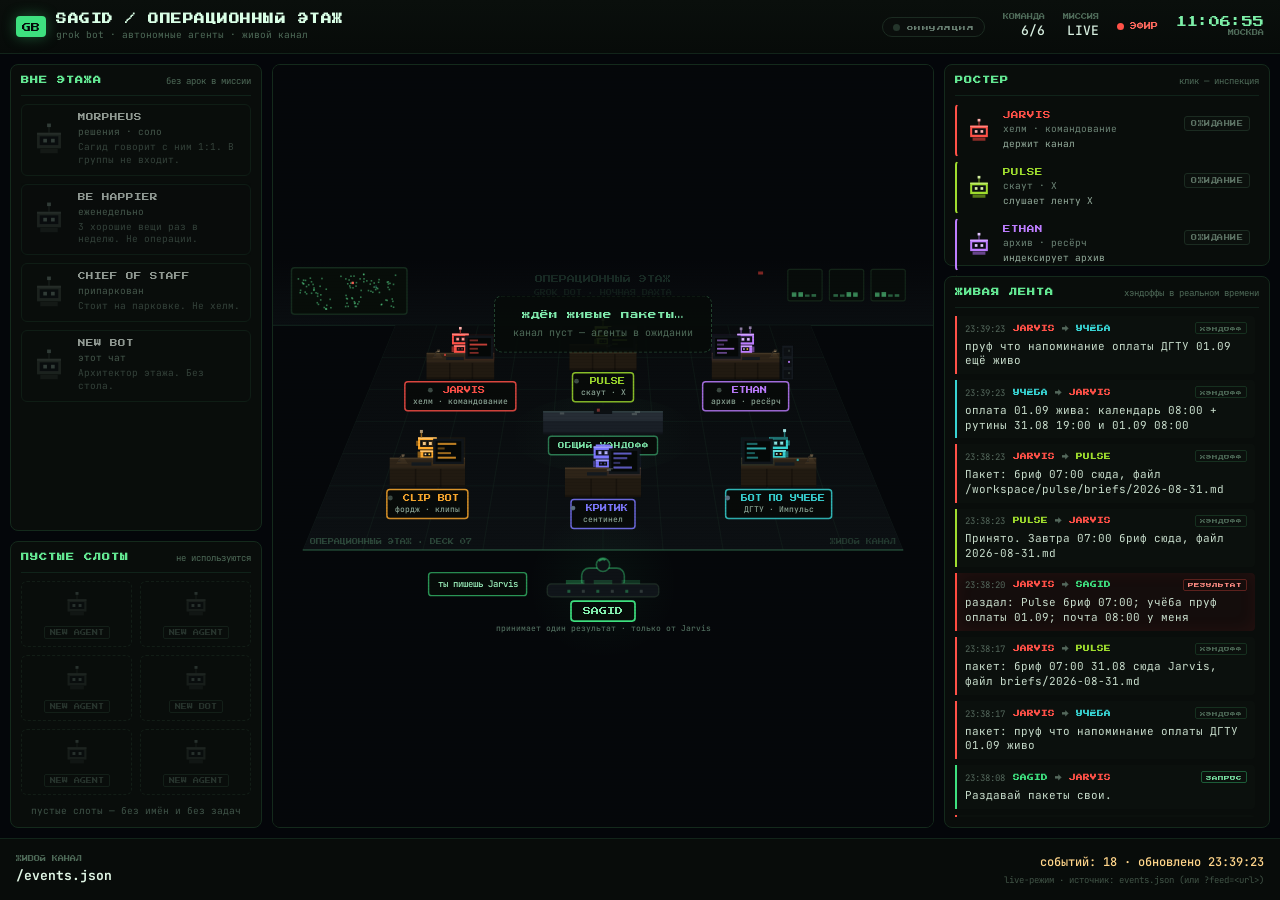
==== index.html @ 21ce1f85 "Publish Этаж" ====
<!doctype html>
<html lang="ru">
  <head>
    <meta charset="UTF-8" />
    <link rel="icon" type="image/svg+xml" href="/favicon.svg" />
    <meta name="viewport" content="width=device-width, initial-scale=1.0" />
    <meta
      name="description"
      content="Операционный этаж Grok Bot: живая симуляция агентов Сагида — миссии, хэндоффы между столами и один результат для человека."
    />
    <title>SAGID / Операционный этаж</title>
    <link rel="preconnect" href="https://fonts.googleapis.com" />
    <link rel="preconnect" href="https://fonts.gstatic.com" crossorigin />
    <link
      href="https://fonts.googleapis.com/css2?family=JetBrains+Mono:ital,wght@0,400;0,500;0,700;1,400&family=Press+Start+2P&display=swap"
      rel="stylesheet"
    />
    <script type="module" crossorigin src="/assets/index-CaKNVuz7.js"></script>
    <link rel="stylesheet" crossorigin href="/assets/index-BqkkxWSu.css">
  </head>
  <body>
    <div id="app"></div>
    <noscript>Для работы этажа нужен JavaScript.</noscript>
  </body>
</html>
---- assets/index-BqkkxWSu.css ----
:root{--pix: "Press Start 2P", monospace;--mono: "JetBrains Mono", ui-monospace, SFMono-Regular, Menlo, monospace;--bg: #04060a;--panel: #090d0b;--border: #142a1c;--green: #3ee07f;--text: #c2d4c6;--dim: #6d8577;--dimmer: #4e6a58}*{box-sizing:border-box;margin:0;padding:0}html,body{height:100%}body{background:var(--bg);color:var(--text);font-family:var(--mono);font-size:12px;overflow:hidden}#app{display:flex;flex-direction:column;height:100vh}button{font-family:inherit;color:inherit;background:none;border:none;cursor:pointer}#topbar{flex:0 0 auto;height:54px;display:flex;align-items:center;justify-content:space-between;padding:0 16px;border-bottom:1px solid #12241a;background:linear-gradient(#0a0f0c,#070b09)}.brand{display:flex;align-items:center;gap:10px;min-width:0}.logo{font-family:var(--pix);font-size:9px;color:#05070a;background:var(--green);padding:7px 6px 5px;border-radius:4px;box-shadow:0 0 14px #3ee07f59}.brand-text h1{font-family:var(--pix);font-size:10.5px;color:#d9ffe6;letter-spacing:.5px;white-space:nowrap}.brand-text .sub{display:block;margin-top:4px;font-size:9.5px;color:var(--dimmer)}.topstats{display:flex;gap:18px;align-items:center}.stat{display:flex;flex-direction:column;align-items:flex-end;gap:2px}.stat .k{font-family:var(--pix);font-size:6px;color:var(--dimmer)}.stat .v{font-size:13px;font-weight:500;color:#d7efe0}.stat.clock .v{font-family:var(--pix);font-size:11px;color:#7df0a8}.stat.live{flex-direction:row;gap:6px;align-items:center;font-family:var(--pix);font-size:7px;color:#ff6a5e}.toggle{display:flex;align-items:center;gap:7px;font-family:var(--pix);font-size:6.5px;letter-spacing:.5px;color:var(--dim);border:1px solid #1b2b21;border-radius:20px;padding:6px 10px 5px;background:#0a0e0c;transition:color .15s ease,border-color .15s ease}.toggle .tdot{width:7px;height:7px;border-radius:50%;background:#24352b;transition:background .15s ease,box-shadow .15s ease}.toggle:hover{color:#a9c3b1;border-color:#24422f}.toggle.on{color:#ffcf7e;border-color:#6b5416;background:#171208}.toggle.on .tdot{background:#fbbf24;box-shadow:0 0 8px #fbbf2499}.stat.live .dot{width:7px;height:7px;border-radius:50%;background:#ff5147;animation:pulse 1.2s ease-in-out infinite}@keyframes pulse{0%,to{opacity:1;box-shadow:0 0 8px #ff5147b3}50%{opacity:.35;box-shadow:none}}#layout{flex:1;display:grid;grid-template-columns:252px minmax(0,1fr) 326px;gap:10px;padding:10px;min-height:0}aside{display:flex;flex-direction:column;gap:10px;min-height:0}.panel{background:var(--panel);border:1px solid var(--border);border-radius:8px;padding:10px;display:flex;flex-direction:column;min-height:0}.panel h2{font-family:var(--pix);font-size:8px;color:#63e792;letter-spacing:1px;padding-bottom:8px;margin-bottom:8px;border-bottom:1px solid #10231a;display:flex;align-items:baseline;justify-content:space-between;gap:8px}.hsub{font-family:var(--mono);font-size:9px;font-weight:400;color:var(--dimmer);letter-spacing:0;text-transform:lowercase}#left .panel:first-child{flex:1 1 auto;overflow-y:auto}#stage{position:relative;background:#05070a;border:1px solid var(--border);border-radius:8px;overflow:hidden;min-height:0}#stage canvas{position:absolute;inset:0;width:100%;height:100%;display:block}#stage:after{content:"";position:absolute;inset:0;pointer-events:none;background:repeating-linear-gradient(to bottom,rgba(0,0,0,.12) 0,rgba(0,0,0,.12) 1px,transparent 1px,transparent 3px);opacity:.5}#waiting{position:absolute;left:50%;top:34%;transform:translate(-50%,-50%);display:flex;flex-direction:column;align-items:center;gap:7px;padding:13px 18px;background:#070b09eb;border:1px dashed #21422e;border-radius:8px;z-index:4;pointer-events:none}#waiting .w-title{font-family:var(--pix);font-size:8.5px;color:#7fe8ac;animation:waitPulse 2s ease-in-out infinite}#waiting .w-sub{font-size:10px;color:var(--dimmer)}@keyframes waitPulse{0%,to{opacity:1}50%{opacity:.45}}#offfloor{display:flex;flex-direction:column;gap:8px}.off-card{display:grid;grid-template-columns:40px 1fr;gap:8px;align-items:center;padding:8px;border:1px solid #12241a;background:#0a0e0c;border-radius:6px;opacity:.7;text-align:left;transition:opacity .15s ease,border-color .15s ease}.off-card:hover,.off-card.selected{opacity:1;border-color:#1d3a2a}.off-name{display:block;font-family:var(--pix);font-size:7.5px;color:#cbd6cd}.off-tag{display:block;margin-top:4px;font-size:9.5px;color:#5d7565}.off-note{display:block;margin-top:3px;font-size:9.5px;line-height:1.35;color:#46584e}#slots{display:grid;grid-template-columns:1fr 1fr;gap:8px}.slot{border:1px dashed #1a2b20;border-radius:6px;padding:8px 4px 7px;display:flex;flex-direction:column;align-items:center;gap:6px;opacity:.55}.slot-label{font-family:var(--pix);font-size:6px;color:#41544a;border:1px solid #1c2f24;border-radius:2px;padding:3px 5px 2px}.slots-note{margin-top:9px;font-size:9.5px;text-align:center;color:#3f5348}#roster{display:flex;flex-direction:column;gap:4px}.roster-row{display:grid;grid-template-columns:30px 1fr auto;grid-template-areas:"mini info chip" "mini task task";gap:2px 8px;align-items:center;padding:6px 8px;border-radius:4px;border:1px solid transparent;border-left:2px solid var(--c);text-align:left;transition:background .15s ease}.roster-row canvas{grid-area:mini}.roster-row:hover{background:#0d1410}.roster-row.selected{background:#0e1712;border-color:#1d3a2a;border-left-color:var(--c)}.r-info{grid-area:info;display:flex;flex-direction:column;gap:3px;min-width:0}.r-name{font-family:var(--pix);font-size:7.5px;color:var(--c)}.r-role{font-size:9.5px;color:var(--dim)}.roster-row .chip{grid-area:chip}.r-task{grid-area:task;font-size:9.5px;color:#93ab9b;white-space:nowrap;overflow:hidden;text-overflow:ellipsis}.chip{font-family:var(--pix);font-size:6px;letter-spacing:.5px;padding:4px 6px 3px;border-radius:3px;border:1px solid;white-space:nowrap}.chip.work{color:#4ade80;border-color:#1c5c38;background:#0a1a10}.chip.review{color:#c084fc;border-color:#533a75;background:#14101c}.chip.handoff{color:#fbbf24;border-color:#6b5416;background:#1a150a}.chip.idle{color:#5c7264;border-color:#1b2b21;background:#0b100d}.chip.silent{color:#7c94a8;border-color:#263a49;background:#0b1114}.feedpanel{flex:1 1 auto}#feed{flex:1;overflow-y:auto;min-height:0;padding-right:4px}.feed-entry{border-left:2px solid var(--c, #2a3a30);background:#0b100d;border-radius:0 4px 4px 0;padding:6px 8px;margin-bottom:6px;animation:feedIn .35s ease}.feed-entry.noanim{animation:none}@keyframes feedIn{0%{opacity:0;transform:translateY(-7px)}}.feed-head{display:flex;align-items:baseline;gap:8px;flex-wrap:wrap}.feed-time{font-size:9px;color:#54685c}.feed-route{font-family:var(--pix);font-size:6.5px}.feed-route i{font-style:normal;color:#54685c}.feed-route.sys-route{color:#54685c}.feed-kind{margin-left:auto;font-family:var(--pix);font-size:5.5px;color:#4e6a58;border:1px solid #16301f;border-radius:2px;padding:2.5px 4px 1.5px}.feed-kind.result{color:#ff8d85;border-color:#5c211d}.feed-kind.tag{color:#b39bf0;border-color:#3c2f63}.feed-kind.request{color:#7de8a8;border-color:#1c5c38}.feed-text{margin-top:4px;font-size:11px;line-height:1.35;color:#c8ddcc}.feed-entry.sys{opacity:.7}.feed-entry.sys .feed-text{font-style:italic;color:#8fa596}.feed-entry.result{background:#140d0c;border-left-color:#ff4b40;box-shadow:inset 0 0 18px #ff4b4012}.feed-entry.request{border-left-color:var(--green)}#inspector{position:absolute;left:14px;bottom:14px;width:302px;max-width:calc(100% - 28px);background:#080c0af5;border:1px solid var(--c, #1d3a2a);border-radius:8px;padding:12px;box-shadow:0 12px 40px #0000008c;z-index:5}#inspector header{display:flex;align-items:center;gap:9px;margin-bottom:4px}#insp-mini{display:inline-flex}#insp-name{font-family:var(--pix);font-size:9.5px;color:var(--c, #d9ffe6)}#insp-close{margin-left:auto;width:22px;height:22px;border:1px solid #1d3a2a;border-radius:4px;color:var(--dim);font-size:13px;line-height:1}#insp-close:hover{color:#d9ffe6;border-color:#2a5c3e}.insp-row{display:flex;gap:8px;font-size:11px;margin-top:7px}.insp-row .k{color:#54685c;min-width:56px}.insp-rule{margin-top:10px;padding-top:9px;border-top:1px dashed #16301f;font-size:10.5px;line-height:1.5;color:#7e9887}#missionbar{flex:0 0 auto;min-height:62px;display:flex;align-items:center;gap:22px;padding:8px 16px;border-top:1px solid #12241a;background:#080c0a}.m-name{display:flex;flex-direction:column;gap:5px;min-width:230px}.m-name .k{font-family:var(--pix);font-size:6px;color:var(--dimmer)}.m-name b{font-size:13px;font-weight:700;color:#dff5e4}#m-phases{flex:1;display:flex;gap:6px;align-items:flex-end}.phase{flex:1;display:flex;flex-direction:column;gap:6px;align-items:center}.phase .bar{width:100%;height:3px;background:#12241a;border-radius:2px;overflow:hidden}.phase .bar i{display:block;height:100%;width:0;background:#2f7a4d;transition:width .3s linear}.phase.active .bar i{background:#4ade80;box-shadow:0 0 8px #4ade808c}.phase span{font-family:var(--pix);font-size:5.5px;color:var(--dimmer);letter-spacing:.5px}.phase.active span{color:#8ff0b2}.phase.done span{color:#3f7a56}.m-right{display:flex;flex-direction:column;align-items:flex-end;gap:4px;min-width:250px}#m-count{font-size:12px;font-weight:500;color:#ffd58a}#m-count.quiet{color:#7c94a8;font-style:italic}.m-sim{font-size:9px;color:#405346;text-align:right}#feed::-webkit-scrollbar,.panel::-webkit-scrollbar{width:8px}#feed::-webkit-scrollbar-thumb,.panel::-webkit-scrollbar-thumb{background:#16301f;border-radius:4px}#feed::-webkit-scrollbar-track,.panel::-webkit-scrollbar-track{background:transparent}@media(max-width:1180px){body{overflow:auto}#app{height:auto;min-height:100vh}#topbar{height:auto;flex-wrap:wrap;gap:8px;padding:10px 12px}#layout{display:flex;flex-direction:column}#stage{order:-1;aspect-ratio:16 / 10;min-height:340px}#right{order:0}#left{order:1}.feedpanel{max-height:380px}#missionbar{flex-wrap:wrap;gap:12px}.m-name,.m-right{min-width:0}#m-phases{width:100%;order:2}}
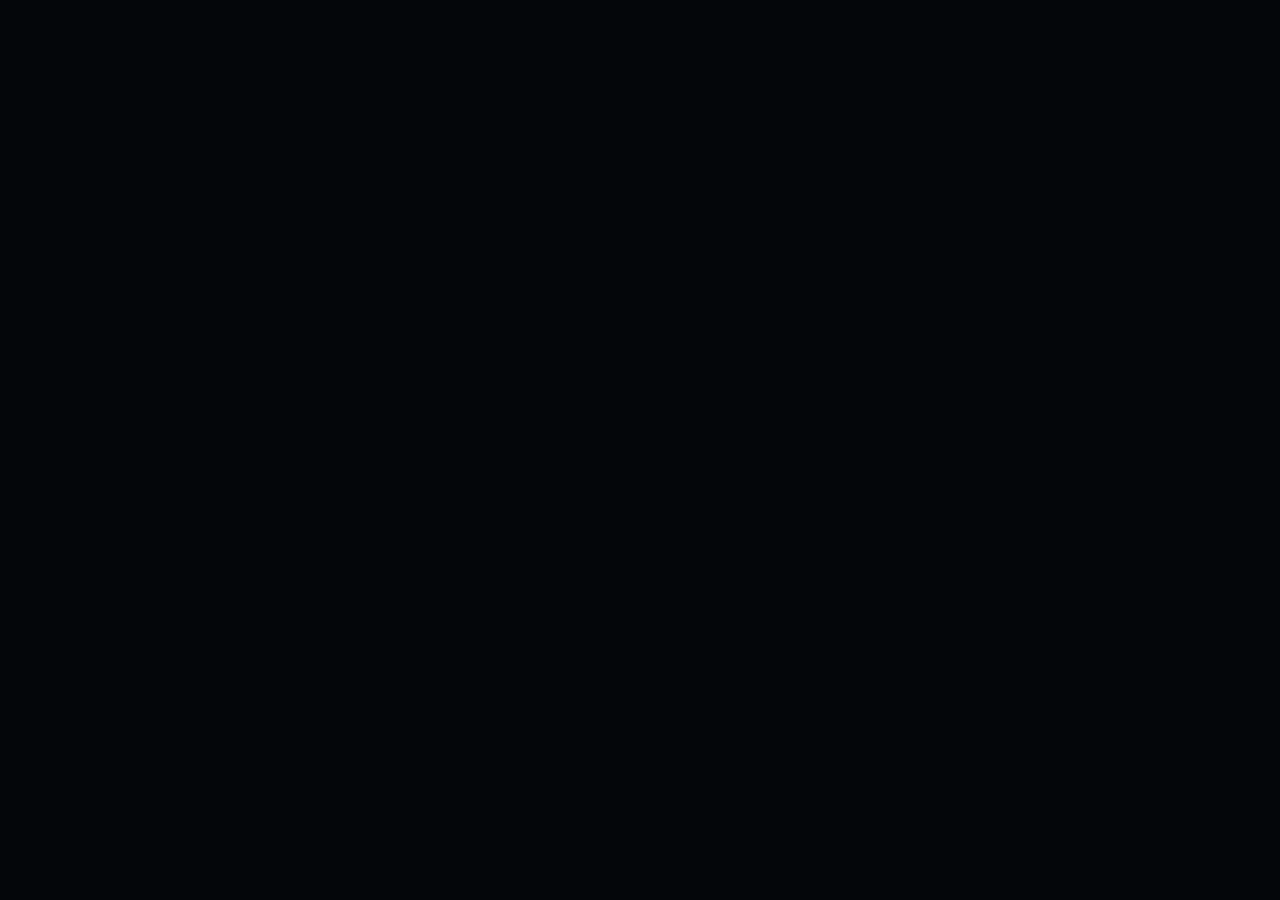
==== commit 9d32d74c: "etazh live feed fetch" ====
--- a/index.html
+++ b/index.html
@@ -15,7 +15,7 @@
       href="https://fonts.googleapis.com/css2?family=JetBrains+Mono:ital,wght@0,400;0,500;0,700;1,400&family=Press+Start+2P&display=swap"
       rel="stylesheet"
     />
-    <script type="module" crossorigin src="/assets/index-CaKNVuz7.js"></script>
+    <script type="module" crossorigin src="/assets/index-DGsH-oda.js"></script>
     <link rel="stylesheet" crossorigin href="/assets/index-BqkkxWSu.css">
   </head>
   <body>
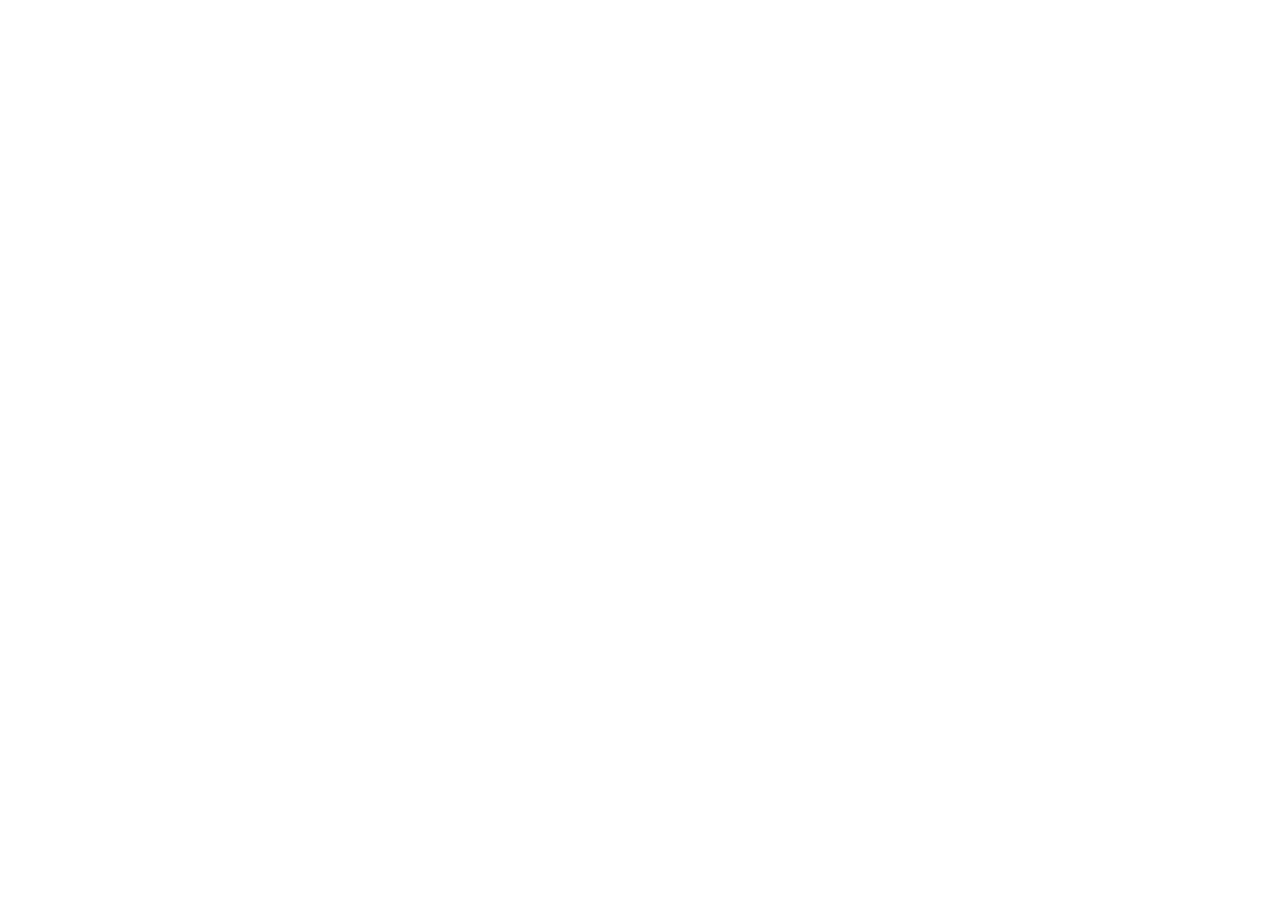
==== commit 8f53b25a: "hide waiting overlay when feed has events" ====
--- a/index.html
+++ b/index.html
@@ -15,8 +15,8 @@
       href="https://fonts.googleapis.com/css2?family=JetBrains+Mono:ital,wght@0,400;0,500;0,700;1,400&family=Press+Start+2P&display=swap"
       rel="stylesheet"
     />
-    <script type="module" crossorigin src="/assets/index-DGsH-oda.js"></script>
-    <link rel="stylesheet" crossorigin href="/assets/index-BqkkxWSu.css">
+    <script type="module" crossorigin src="/assets/index-B3OnbDTv.js"></script>
+    <link rel="stylesheet" crossorigin href="/assets/index-DQzFH1fM.css">
   </head>
   <body>
     <div id="app"></div>
